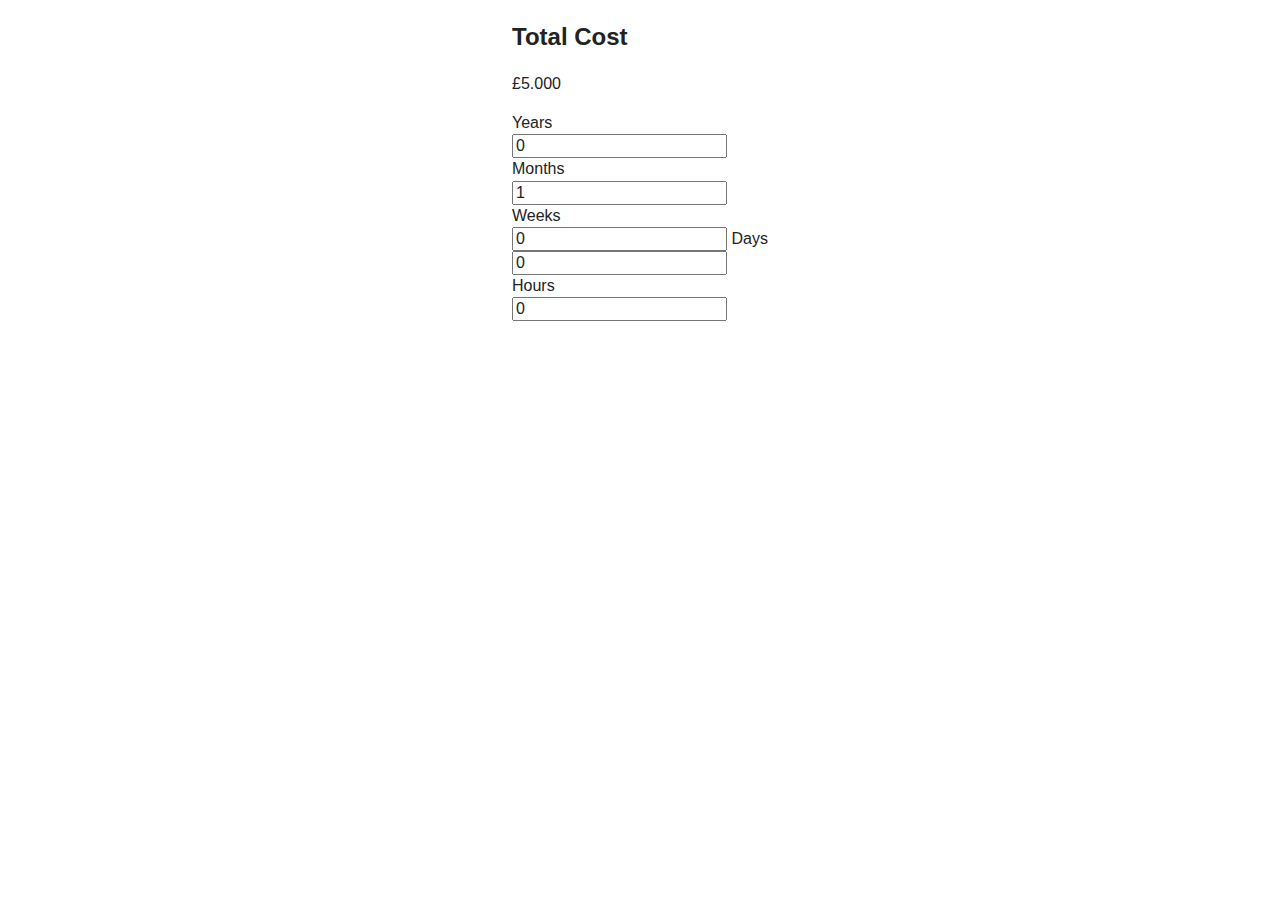
==== index.html @ 9643d4c6 "Basic calculator implemented with some unit tests" ====
<!DOCTYPE html>
<!--[if lt IE 7]>      <html class="no-js lt-ie9 lt-ie8 lt-ie7"> <![endif]-->
<!--[if IE 7]>         <html class="no-js lt-ie9 lt-ie8"> <![endif]-->
<!--[if IE 8]>         <html class="no-js lt-ie9"> <![endif]-->
<!--[if gt IE 8]><!--> <html class="no-js"> <!--<![endif]-->
<head>
  <meta charset="utf-8">
  <meta http-equiv="X-UA-Compatible" content="IE=edge">
  <title>Digital Ocean Pricing Calculator</title>
  <meta name="description" content="">
  <meta name="viewport" content="width=device-width, initial-scale=1">

  <!-- Place favicon.ico and apple-touch-icon.png in the root directory -->

  <link rel="stylesheet" href="css/normalize.css">
  <link rel="stylesheet" href="css/main.css">
</head>
<body>
  <!--[if lt IE 7]>
      <p class="browsehappy">You are using an <strong>outdated</strong> browser. Please <a href="http://browsehappy.com/">upgrade your browser</a> to improve your experience.</p>
  <![endif]-->
  <div class="main">
    <h2>Total Cost</h2>
    <p id="total-cost">£0</p>
    <label for="no-of-years">Years</label>
    <input value="0" type="text" id="no-of-years">

    <label for="no-of-months">Months</label>
    <input value="1" type="text" id="no-of-months">

    <label for="no-of-weeks">Weeks</label>
    <input value="0" type="text" id="no-of-weeks">

    <label for="no-of-days">Days</label>
    <input value="0" type="text" id="no-of-days">

    <label for="no-of-hours">Hours</label>
    <input value="0" type="text" id="no-of-hours">
  </div>
  
  <script src="http://ajax.googleapis.com/ajax/libs/jquery/1.10.2/jquery.min.js"></script>
  <script>window.jQuery || document.write('<script src="js/vendor/jquery-1.10.2.min.js"><\/script>')</script>
  <script src="js/app.js"></script>
</body>
</html>
---- css/main.css ----
/*! HTML5 Boilerplate v4.3.0 | MIT License | http://h5bp.com/ */

/*
* What follows is the result of much research on cross-browser styling.
* Credit left inline and big thanks to Nicolas Gallagher, Jonathan Neal,
* Kroc Camen, and the H5BP dev community and team.
*/

/* ==========================================================================
Base styles: opinionated defaults
========================================================================== */

html,
button,
input,
select,
textarea {
color: #222;
}

html {
font-size: 1em;
line-height: 1.4;
}

/*
* Remove text-shadow in selection highlight: h5bp.com/i
* These selection rule sets have to be separate.
* Customize the background color to match your design.
*/

::-moz-selection {
background: #b3d4fc;
text-shadow: none;
}

::selection {
background: #b3d4fc;
text-shadow: none;
}

/*
* A better looking default horizontal rule
*/

hr {
display: block;
height: 1px;
border: 0;
border-top: 1px solid #ccc;
margin: 1em 0;
padding: 0;
}

/*
* Remove the gap between images, videos, audio and canvas and the bottom of
* their containers: h5bp.com/i/440
*/

audio,
canvas,
img,
video {
vertical-align: middle;
}

/*
* Remove default fieldset styles.
*/

fieldset {
border: 0;
margin: 0;
padding: 0;
}

/*
* Allow only vertical resizing of textareas.
*/

textarea {
resize: vertical;
}

/* ==========================================================================
Browse Happy prompt
========================================================================== */

.browsehappy {
margin: 0.2em 0;
background: #ccc;
color: #000;
padding: 0.2em 0;
}

/* ==========================================================================
Author's custom styles
========================================================================== */

.main {
  width: 20%;
  margin: 0 auto;
}















/* ==========================================================================
Helper classes
========================================================================== */

/*
* Image replacement
*/

.ir {
background-color: transparent;
border: 0;
overflow: hidden;
/* IE 6/7 fallback */
*text-indent: -9999px;
}

.ir:before {
content: "";
display: block;
width: 0;
height: 150%;
}

/*
* Hide from both screenreaders and browsers: h5bp.com/u
*/

.hidden {
display: none !important;
visibility: hidden;
}

/*
* Hide only visually, but have it available for screenreaders: h5bp.com/v
*/

.visuallyhidden {
border: 0;
clip: rect(0 0 0 0);
height: 1px;
margin: -1px;
overflow: hidden;
padding: 0;
position: absolute;
width: 1px;
}

/*
* Extends the .visuallyhidden class to allow the element to be focusable
* when navigated to via the keyboard: h5bp.com/p
*/

.visuallyhidden.focusable:active,
.visuallyhidden.focusable:focus {
clip: auto;
height: auto;
margin: 0;
overflow: visible;
position: static;
width: auto;
}

/*
* Hide visually and from screenreaders, but maintain layout
*/

.invisible {
visibility: hidden;
}

/*
* Clearfix: contain floats
*
* For modern browsers
* 1. The space content is one way to avoid an Opera bug when the
*    `contenteditable` attribute is included anywhere else in the document.
*    Otherwise it causes space to appear at the top and bottom of elements
*    that receive the `clearfix` class.
* 2. The use of `table` rather than `block` is only necessary if using
*    `:before` to contain the top-margins of child elements.
*/

.clearfix:before,
.clearfix:after {
content: " "; /* 1 */
display: table; /* 2 */
}

.clearfix:after {
clear: both;
}

/*
* For IE 6/7 only
* Include this rule to trigger hasLayout and contain floats.
*/

.clearfix {
*zoom: 1;
}

/* ==========================================================================
EXAMPLE Media Queries for Responsive Design.
These examples override the primary ('mobile first') styles.
Modify as content requires.
========================================================================== */

@media only screen and (min-width: 35em) {
/* Style adjustments for viewports that meet the condition */
}

@media print,
 (-o-min-device-pixel-ratio: 5/4),
 (-webkit-min-device-pixel-ratio: 1.25),
 (min-resolution: 120dpi) {
/* Style adjustments for high resolution devices */
}

/* ==========================================================================
Print styles.
Inlined to avoid required HTTP connection: h5bp.com/r
========================================================================== */

@media print {
* {
  background: transparent !important;
  color: #000 !important; /* Black prints faster: h5bp.com/s */
  box-shadow: none !important;
  text-shadow: none !important;
}

a,
a:visited {
  text-decoration: underline;
}

a[href]:after {
  content: " (" attr(href) ")";
}

abbr[title]:after {
  content: " (" attr(title) ")";
}

/*
* Don't show links for images, or javascript/internal links
*/

.ir a:after,
a[href^="javascript:"]:after,
a[href^="#"]:after {
  content: "";
}

pre,
blockquote {
  border: 1px solid #999;
  page-break-inside: avoid;
}

thead {
  display: table-header-group; /* h5bp.com/t */
}

tr,
img {
  page-break-inside: avoid;
}

img {
  max-width: 100% !important;
}

@page {
  margin: 0.5cm;
}

p,
h2,
h3 {
  orphans: 3;
  widows: 3;
}

h2,
h3 {
  page-break-after: avoid;
}
}
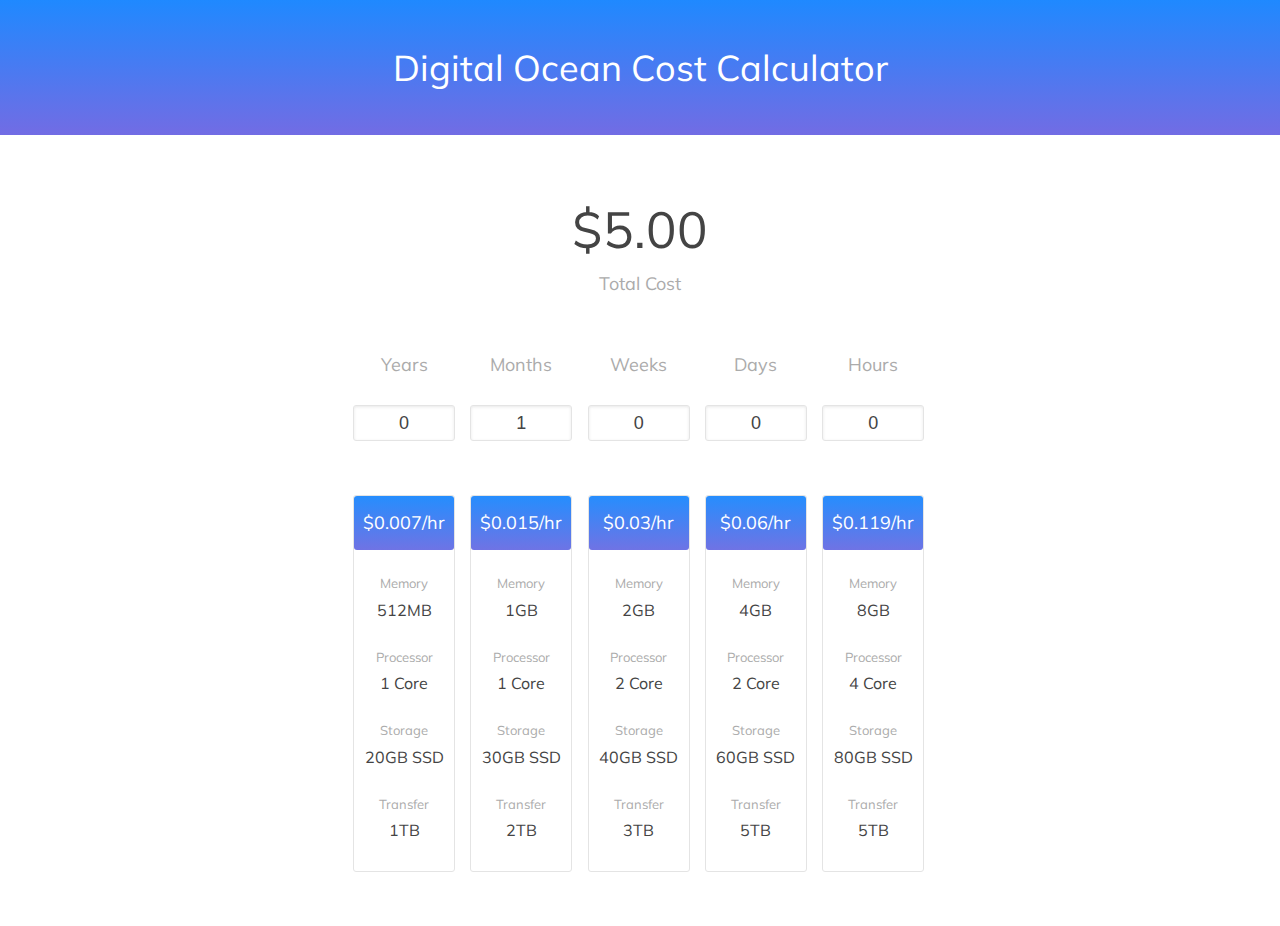
==== commit 61da7c8f: "Front end design implemented" ====
--- a/index.html
+++ b/index.html
@@ -9,9 +9,9 @@
   <title>Digital Ocean Pricing Calculator</title>
   <meta name="description" content="">
   <meta name="viewport" content="width=device-width, initial-scale=1">
-
+  
   <!-- Place favicon.ico and apple-touch-icon.png in the root directory -->
-
+  <link href='http://fonts.googleapis.com/css?family=Muli:300' rel='stylesheet' type='text/css'>
   <link rel="stylesheet" href="css/normalize.css">
   <link rel="stylesheet" href="css/main.css">
 </head>
@@ -20,22 +20,30 @@
       <p class="browsehappy">You are using an <strong>outdated</strong> browser. Please <a href="http://browsehappy.com/">upgrade your browser</a> to improve your experience.</p>
   <![endif]-->
   <div class="main">
-    <h2>Total Cost</h2>
-    <p id="total-cost">£0</p>
-    <label for="no-of-years">Years</label>
-    <input value="0" type="text" id="no-of-years">
+    <header>
+      <h1>Digital Ocean Cost Calculator</h1>
+    </header>
+    <div class="total-cost-cont">
+      <p id="total-cost">$0</p>
+      <h2 class="total-cost-label">Total Cost</h2>
+    </div>
 
-    <label for="no-of-months">Months</label>
-    <input value="1" type="text" id="no-of-months">
+    <form class="time-form clearfix">
+      <label for="no-of-years">Years</label>
+      <label for="no-of-months">Months</label>
+      <label for="no-of-weeks">Weeks</label>
+      <label for="no-of-days">Days</label>
+      <label for="no-of-hours">Hours</label>
 
-    <label for="no-of-weeks">Weeks</label>
-    <input value="0" type="text" id="no-of-weeks">
+      <input value="0" type="text" id="no-of-years">
+      <input value="1" type="text" id="no-of-months">
+      <input value="0" type="text" id="no-of-weeks">
+      <input value="0" type="text" id="no-of-days">
+      <input value="0" type="text" id="no-of-hours">
+    </form>
 
-    <label for="no-of-days">Days</label>
-    <input value="0" type="text" id="no-of-days">
-
-    <label for="no-of-hours">Hours</label>
-    <input value="0" type="text" id="no-of-hours">
+    <form id="select-plan" class="clearfix">
+    </form>
   </div>
   
   <script src="http://ajax.googleapis.com/ajax/libs/jquery/1.10.2/jquery.min.js"></script>
--- a/css/main.css
+++ b/css/main.css
@@ -9,18 +9,25 @@
 /* ==========================================================================
 Base styles: opinionated defaults
 ========================================================================== */
+
+*, *:before, *:after {
+  -moz-box-sizing: border-box; 
+  -webkit-box-sizing: border-box; 
+  box-sizing: border-box;
+ }
 
 html,
 button,
 input,
 select,
 textarea {
-color: #222;
+  color: #444444;
 }
 
 html {
-font-size: 1em;
-line-height: 1.4;
+  font-size: 1.125em;
+  line-height: 1.5;
+  font-family: 'Muli', sans-serif;
 }
 
 /*
@@ -30,13 +37,13 @@
 */
 
 ::-moz-selection {
-background: #b3d4fc;
-text-shadow: none;
+  background: #b3d4fc;
+  text-shadow: none;
 }
 
 ::selection {
-background: #b3d4fc;
-text-shadow: none;
+  background: #b3d4fc;
+  text-shadow: none;
 }
 
 /*
@@ -44,12 +51,12 @@
 */
 
 hr {
-display: block;
-height: 1px;
-border: 0;
-border-top: 1px solid #ccc;
-margin: 1em 0;
-padding: 0;
+  display: block;
+  height: 1px;
+  border: 0;
+  border-top: 1px solid #ccc;
+  margin: 1em 0;
+  padding: 0;
 }
 
 /*
@@ -61,7 +68,7 @@
 canvas,
 img,
 video {
-vertical-align: middle;
+  vertical-align: middle;
 }
 
 /*
@@ -69,9 +76,9 @@
 */
 
 fieldset {
-border: 0;
-margin: 0;
-padding: 0;
+  border: 0;
+  margin: 0;
+  padding: 0;
 }
 
 /*
@@ -79,7 +86,7 @@
 */
 
 textarea {
-resize: vertical;
+  resize: vertical;
 }
 
 /* ==========================================================================
@@ -87,38 +94,157 @@
 ========================================================================== */
 
 .browsehappy {
-margin: 0.2em 0;
-background: #ccc;
-color: #000;
-padding: 0.2em 0;
+  margin: 0.2em 0;
+  background: #ccc;
+  color: #000;
+  padding: 0.2em 0;
 }
 
 /* ==========================================================================
 Author's custom styles
 ========================================================================== */
 
-.main {
-  width: 20%;
-  margin: 0 auto;
-}
-
-
-
-
-
-
-
-
-
-
-
-
-
-
+h1, h2, h3, h4, h5 {
+  margin: 0;
+  font-weight: normal;
+}
+
+h1 {
+  font-size: 2em;
+  line-height: 0.75em;
+}
+
+p {
+  margin: 0 0 1.5em 0;
+}
+
+header {
+  padding: 3em 0;
+  margin: 0 0 3em 0;
+  color: white;
+  text-align: center;
+
+  background: #1f89ff; /* Old browsers */
+  background: -moz-linear-gradient(top,  #1f89ff 0%, #726ce4 100%); /* FF3.6+ */
+  background: -webkit-gradient(linear, left top, left bottom, color-stop(0%,#1f89ff), color-stop(100%,#726ce4)); /* Chrome,Safari4+ */
+  background: -webkit-linear-gradient(top,  #1f89ff 0%,#726ce4 100%); /* Chrome10+,Safari5.1+ */
+  background: -o-linear-gradient(top,  #1f89ff 0%,#726ce4 100%); /* Opera 11.10+ */
+  background: -ms-linear-gradient(top,  #1f89ff 0%,#726ce4 100%); /* IE10+ */
+  background: linear-gradient(to bottom,  #1f89ff 0%,#726ce4 100%); /* W3C */
+  filter: progid:DXImageTransform.Microsoft.gradient( startColorstr='#1f89ff', endColorstr='#726ce4',GradientType=0 ); /* IE6-9 */
+}
+
+.total-cost-cont {
+  margin: 0 0 3em 0;
+  text-align: center;
+}
+
+#total-cost {
+  font-size: 2.827777778em;
+  line-height: 1.591355599;
+  margin: 0;
+}
+
+.total-cost-label {
+  font-size: 1em;
+  color: #ABABAB;
+}
+
+form {
+  width: 44.861111111%;
+  margin: 0 auto 3em auto;
+}
+
+label, input[type=text], .price-plan {
+  color: #ABABAB;
+  text-align: center;
+  display: block;
+  float: left;
+  padding-left: 0;
+  padding-right: 0;
+}
+
+label {
+  width: 17.8018576%;
+}
+
+label + label {
+  margin-left: 2.631578947%;
+  margin-bottom: 1.5em;
+}
+
+input[type=text] {
+  width: 17.8018576%;
+  -webkit-border-radius: 3px;
+  -moz-border-radius: 3px;
+  border-radius: 3px;
+
+  /* Input Background: */
+  background: #FFFFFF;
+  border: 1px solid #E4E4E4;
+  -moz-box-shadow:    inset 0px 1px 3px 0px rgba(212,212,212,0.50);
+  box-shadow:         inset 0px 1px 3px 0px rgba(212,212,212,0.50);
+  height: 2em;
+  text-align: center;
+  color: #444444;
+}
+
+input[type=text] + input[type=text], .price-plan + .price-plan {
+  margin-left: 2.631578947%;
+}
+
+.price-plan {
+  width: 17.8018576%;
+  border: 1px solid #E4E4E4;
+  -webkit-border-radius: 3px;
+  -moz-border-radius: 3px;
+  border-radius: 3px;
+  -webkit-transition: margin-top ease-in 0.1s;
+  -moz-transition: margin-top ease-in 0.1s;
+  -o-transition: margin-top ease-in 0.1s;
+  transition: margin-top ease-in 0.1s;
+}
+
+.price-plan:hover {
+  cursor: pointer;
+  margin-top: -6px;
+  -webkit-transition: margin-top ease-in 0.1s;
+  -moz-transition: margin-top ease-in 0.1s;
+  -o-transition: margin-top ease-in 0.1s;
+  transition: margin-top ease-in 0.1s;
+}
+
+.plan-rate {
+  color: white;
+  line-height: 3;
+  font-size: 1em;
+
+  background-image: -o-linear-gradient(-89deg, #248EFE 0%, #7073E4 100%);
+  background-image: -moz-linear-gradient(-89deg, #248EFE 0%, #7073E4 100%);
+  background-image: -ms-linear-gradient(-89deg, #248EFE 0%, #7073E4 100%);
+  background-image: linear-gradient(-179deg, #248EFE 0%, #7073E4 100%);
+
+  -webkit-border-radius: 3px;
+  -moz-border-radius: 3px;
+  border-radius: 3px;
+}
+
+.plan-heading {
+  font-size: 0.722222222em;
+  line-height: 1em;
+  margin: 0 0 0.5em 0;
+}
+
+.plan-entry {
+  font-size: 0.888888889em;
+  color: #444444;
+  margin: 0 0 1.6875em 0;
+  line-height: 1.6875;
+}
 
 /* ==========================================================================
 Helper classes
-========================================================================== */
+========================================================================== 
 
 /*
 * Image replacement
@@ -216,92 +342,3 @@
 .clearfix {
 *zoom: 1;
 }
-
-/* ==========================================================================
-EXAMPLE Media Queries for Responsive Design.
-These examples override the primary ('mobile first') styles.
-Modify as content requires.
-========================================================================== */
-
-@media only screen and (min-width: 35em) {
-/* Style adjustments for viewports that meet the condition */
-}
-
-@media print,
- (-o-min-device-pixel-ratio: 5/4),
- (-webkit-min-device-pixel-ratio: 1.25),
- (min-resolution: 120dpi) {
-/* Style adjustments for high resolution devices */
-}
-
-/* ==========================================================================
-Print styles.
-Inlined to avoid required HTTP connection: h5bp.com/r
-========================================================================== */
-
-@media print {
-* {
-  background: transparent !important;
-  color: #000 !important; /* Black prints faster: h5bp.com/s */
-  box-shadow: none !important;
-  text-shadow: none !important;
-}
-
-a,
-a:visited {
-  text-decoration: underline;
-}
-
-a[href]:after {
-  content: " (" attr(href) ")";
-}
-
-abbr[title]:after {
-  content: " (" attr(title) ")";
-}
-
-/*
-* Don't show links for images, or javascript/internal links
-*/
-
-.ir a:after,
-a[href^="javascript:"]:after,
-a[href^="#"]:after {
-  content: "";
-}
-
-pre,
-blockquote {
-  border: 1px solid #999;
-  page-break-inside: avoid;
-}
-
-thead {
-  display: table-header-group; /* h5bp.com/t */
-}
-
-tr,
-img {
-  page-break-inside: avoid;
-}
-
-img {
-  max-width: 100% !important;
-}
-
-@page {
-  margin: 0.5cm;
-}
-
-p,
-h2,
-h3 {
-  orphans: 3;
-  widows: 3;
-}
-
-h2,
-h3 {
-  page-break-after: avoid;
-}
-}
